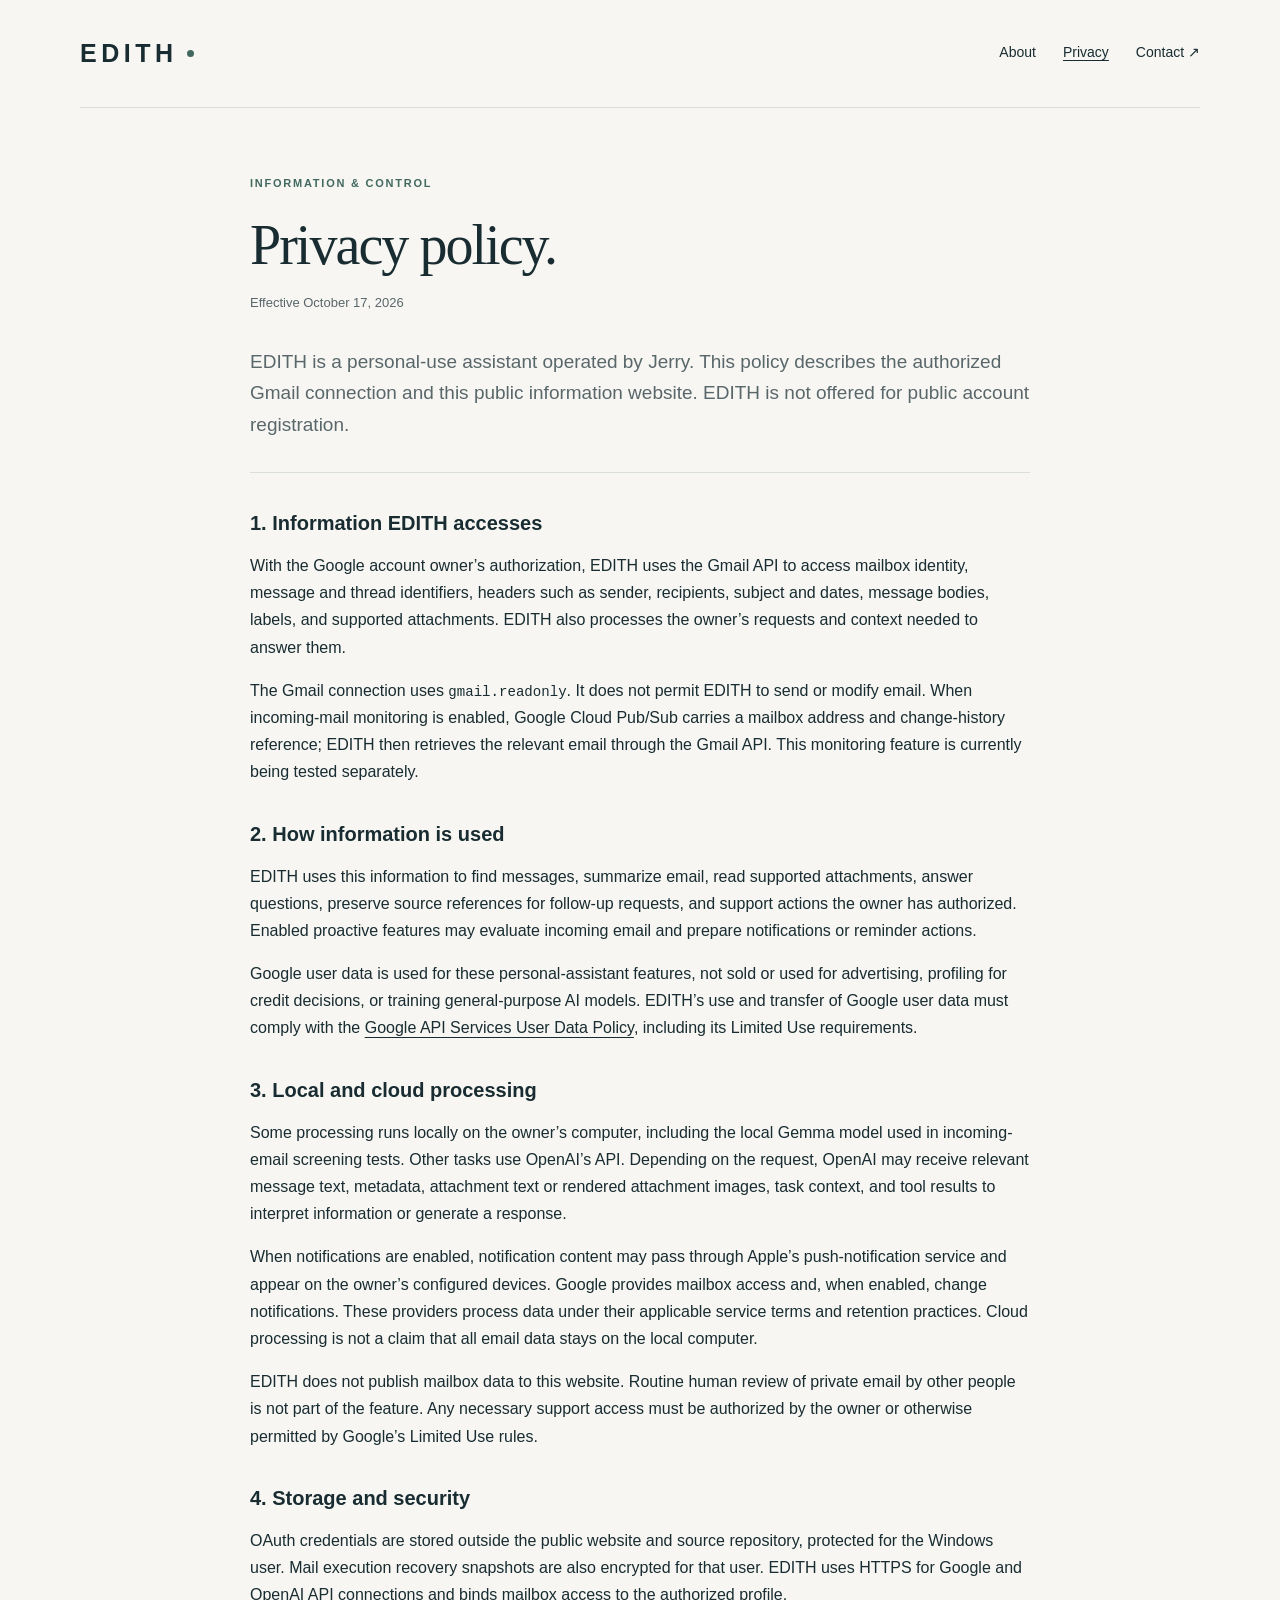
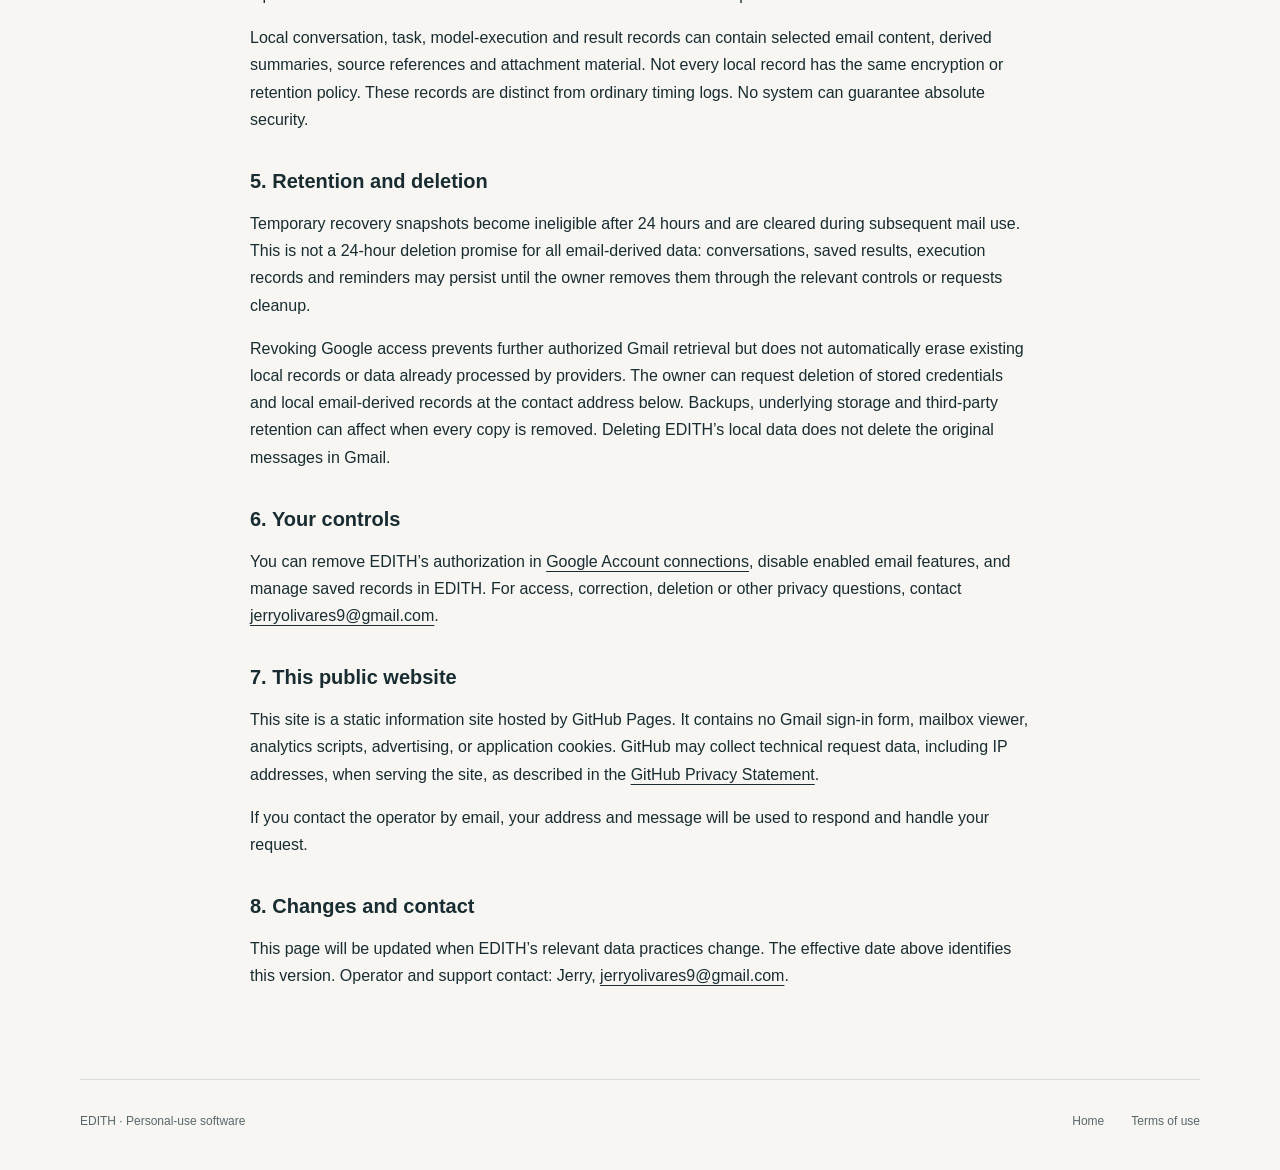
==== privacy.html @ 6dea8380 "Publish EDITH information and privacy pages" ====
<!doctype html>
<html lang="en">
<head>
  <meta charset="utf-8">
  <meta name="viewport" content="width=device-width, initial-scale=1">
  <meta name="description" content="How EDITH accesses, uses, shares, retains, and deletes information from its authorized Gmail connection.">
  <meta name="color-scheme" content="light">
  <title>Privacy policy — EDITH</title>
  <link rel="canonical" href="https://jerryolivares9.github.io/privacy.html">
  <link rel="stylesheet" href="styles.css">
</head>
<body>
  <a class="skip" href="#main">Skip to content</a>
  <header class="site-header wrap"><a class="wordmark" href="./" aria-label="EDITH home">EDITH<span class="brand-dot" aria-hidden="true"></span></a><nav aria-label="Main navigation"><a href="./">About</a><a href="privacy.html" aria-current="page">Privacy</a><a href="mailto:jerryolivares9@gmail.com">Contact <span aria-hidden="true">↗</span></a></nav></header>
  <main id="main" class="document wrap">
    <p class="eyebrow">Information &amp; control</p>
    <h1>Privacy policy.</h1>
    <p class="updated">Effective October 17, 2026</p>
    <p class="document-lead">EDITH is a personal-use assistant operated by Jerry. This policy describes the authorized Gmail connection and this public information website. EDITH is not offered for public account registration.</p>

    <section aria-labelledby="collection"><h2 id="collection">1. Information EDITH accesses</h2>
      <p>With the Google account owner’s authorization, EDITH uses the Gmail API to access mailbox identity, message and thread identifiers, headers such as sender, recipients, subject and dates, message bodies, labels, and supported attachments. EDITH also processes the owner’s requests and context needed to answer them.</p>
      <p>The Gmail connection uses <code>gmail.readonly</code>. It does not permit EDITH to send or modify email. When incoming-mail monitoring is enabled, Google Cloud Pub/Sub carries a mailbox address and change-history reference; EDITH then retrieves the relevant email through the Gmail API. This monitoring feature is currently being tested separately.</p>
    </section>

    <section aria-labelledby="purpose"><h2 id="purpose">2. How information is used</h2>
      <p>EDITH uses this information to find messages, summarize email, read supported attachments, answer questions, preserve source references for follow-up requests, and support actions the owner has authorized. Enabled proactive features may evaluate incoming email and prepare notifications or reminder actions.</p>
      <p>Google user data is used for these personal-assistant features, not sold or used for advertising, profiling for credit decisions, or training general-purpose AI models. EDITH’s use and transfer of Google user data must comply with the <a href="https://developers.google.com/terms/api-services-user-data-policy">Google API Services User Data Policy</a>, including its Limited Use requirements.</p>
    </section>

    <section aria-labelledby="processing"><h2 id="processing">3. Local and cloud processing</h2>
      <p>Some processing runs locally on the owner’s computer, including the local Gemma model used in incoming-email screening tests. Other tasks use OpenAI’s API. Depending on the request, OpenAI may receive relevant message text, metadata, attachment text or rendered attachment images, task context, and tool results to interpret information or generate a response.</p>
      <p>When notifications are enabled, notification content may pass through Apple’s push-notification service and appear on the owner’s configured devices. Google provides mailbox access and, when enabled, change notifications. These providers process data under their applicable service terms and retention practices. Cloud processing is not a claim that all email data stays on the local computer.</p>
      <p>EDITH does not publish mailbox data to this website. Routine human review of private email by other people is not part of the feature. Any necessary support access must be authorized by the owner or otherwise permitted by Google’s Limited Use rules.</p>
    </section>

    <section aria-labelledby="storage"><h2 id="storage">4. Storage and security</h2>
      <p>OAuth credentials are stored outside the public website and source repository, protected for the Windows user. Mail execution recovery snapshots are also encrypted for that user. EDITH uses HTTPS for Google and OpenAI API connections and binds mailbox access to the authorized profile.</p>
      <p>Local conversation, task, model-execution and result records can contain selected email content, derived summaries, source references and attachment material. Not every local record has the same encryption or retention policy. These records are distinct from ordinary timing logs. No system can guarantee absolute security.</p>
    </section>

    <section aria-labelledby="retention"><h2 id="retention">5. Retention and deletion</h2>
      <p>Temporary recovery snapshots become ineligible after 24 hours and are cleared during subsequent mail use. This is not a 24-hour deletion promise for all email-derived data: conversations, saved results, execution records and reminders may persist until the owner removes them through the relevant controls or requests cleanup.</p>
      <p>Revoking Google access prevents further authorized Gmail retrieval but does not automatically erase existing local records or data already processed by providers. The owner can request deletion of stored credentials and local email-derived records at the contact address below. Backups, underlying storage and third-party retention can affect when every copy is removed. Deleting EDITH’s local data does not delete the original messages in Gmail.</p>
    </section>

    <section aria-labelledby="controls"><h2 id="controls">6. Your controls</h2>
      <p>You can remove EDITH’s authorization in <a href="https://myaccount.google.com/connections">Google Account connections</a>, disable enabled email features, and manage saved records in EDITH. For access, correction, deletion or other privacy questions, contact <a href="mailto:jerryolivares9@gmail.com">jerryolivares9@gmail.com</a>.</p>
    </section>

    <section aria-labelledby="website"><h2 id="website">7. This public website</h2>
      <p>This site is a static information site hosted by GitHub Pages. It contains no Gmail sign-in form, mailbox viewer, analytics scripts, advertising, or application cookies. GitHub may collect technical request data, including IP addresses, when serving the site, as described in the <a href="https://docs.github.com/en/site-policy/privacy-policies/github-general-privacy-statement">GitHub Privacy Statement</a>.</p>
      <p>If you contact the operator by email, your address and message will be used to respond and handle your request.</p>
    </section>

    <section aria-labelledby="changes"><h2 id="changes">8. Changes and contact</h2>
      <p>This page will be updated when EDITH’s relevant data practices change. The effective date above identifies this version. Operator and support contact: Jerry, <a href="mailto:jerryolivares9@gmail.com">jerryolivares9@gmail.com</a>.</p>
    </section>
  </main>
  <footer class="site-footer wrap"><p>EDITH · Personal-use software</p><nav aria-label="Footer"><a href="./">Home</a><a href="terms.html">Terms of use</a></nav></footer>
</body>
</html>
---- styles.css ----
:root{color-scheme:light;--paper:#f7f6f2;--ink:#182c31;--muted:#59676a;--line:#d9ded9;--accent:#416960;--wash:#e8ede6}
*{box-sizing:border-box}
html{scroll-behavior:smooth}
body{margin:0;background:var(--paper);color:var(--ink);font:16px/1.7 -apple-system,BlinkMacSystemFont,"Segoe UI",sans-serif;-webkit-font-smoothing:antialiased}
a{color:inherit;text-underline-offset:.24em;text-decoration-thickness:1px}
a:hover{color:var(--accent)}
a:focus-visible{outline:3px solid var(--accent);outline-offset:5px;border-radius:2px}
.wrap{width:min(1120px,calc(100% - 96px));margin-inline:auto}
.site-header{display:flex;align-items:center;justify-content:space-between;padding:32px 0;border-bottom:1px solid var(--line);gap:24px}
.wordmark{display:inline-flex;align-items:center;gap:8px;text-decoration:none;font-size:25px;font-weight:650;letter-spacing:.18em}
.brand-dot{width:7px;height:7px;background:var(--accent);border-radius:50%;margin-left:1px}
nav{display:flex;gap:27px;align-items:center;flex-wrap:wrap;font-size:14px}
nav a{text-decoration:none;padding-block:7px}
nav a[aria-current=page]{text-decoration:underline}
.hero{padding:90px 0 88px;max-width:890px}
.eyebrow{margin:0 0 22px;color:var(--accent);font-size:11px;font-weight:650;text-transform:uppercase;letter-spacing:.16em}
h1,h2,h3,p{margin-top:0}
h1{font-family:Georgia,"Times New Roman",serif;font-weight:400;font-size:clamp(42px,5.1vw,66px);line-height:1.12;letter-spacing:-.035em;margin-bottom:28px;text-wrap:balance}
.lead{max-width:650px;font-size:21px;line-height:1.6;color:var(--muted);margin-bottom:22px}
.hero-note{max-width:590px;font-size:14px;color:var(--muted);margin-bottom:30px}
.button{display:inline-flex;align-items:center;gap:28px;padding:13px 20px;border:1px solid var(--ink);border-radius:4px;text-decoration:none;font-size:14px;font-weight:550}
.button:hover{background:var(--ink);color:var(--paper)}
.section-grid{display:grid;grid-template-columns:1fr 1.4fr;gap:80px;border-top:1px solid var(--line);padding:64px 0}
h2{font-family:Georgia,"Times New Roman",serif;font-size:36px;line-height:1.18;font-weight:400;letter-spacing:-.025em;margin-bottom:22px}
.feature-list article{display:flex;gap:24px;padding:0 0 28px;margin-bottom:25px;border-bottom:1px solid var(--line)}
.feature-list article:last-child{padding-bottom:0;margin:0;border:0}
.number{font-size:12px;color:var(--accent);padding-top:5px;font-variant-numeric:tabular-nums}
h3{font-size:18px;line-height:1.5;font-weight:550;margin-bottom:9px}
.feature-list p{font-size:15px;color:var(--muted);margin-bottom:0}
.access-panel{background:var(--wash);padding:48px 55px;border-radius:5px;margin-bottom:65px}
.access-panel p{max-width:860px}
.access-panel p:last-child{margin:0}
code{font: .88em/1.5 ui-monospace,SFMono-Regular,Consolas,monospace;overflow-wrap:anywhere}
.contact-row{display:flex;justify-content:space-between;align-items:center;gap:32px;padding:0 0 70px}
.contact-row .eyebrow{margin-bottom:12px}
.contact-row h2{margin:0;font-size:30px}
.contact-link{font-size:17px;overflow-wrap:anywhere}
.site-footer{display:flex;justify-content:space-between;align-items:center;border-top:1px solid var(--line);padding:24px 0 32px;gap:20px;color:var(--muted);font-size:12px}
.site-footer p{margin:0}
.site-footer nav{font-size:12px}
.document{max-width:780px;padding:66px 0 55px}
.document h1{font-size:56px;margin-bottom:15px}
.updated{font-size:13px;color:var(--muted);margin-bottom:32px}
.document-lead{font-size:19px;line-height:1.65;color:var(--muted);padding-bottom:32px;border-bottom:1px solid var(--line);margin-bottom:36px}
.document section{margin-bottom:34px}
.document section h2{font:600 20px/1.4 -apple-system,BlinkMacSystemFont,"Segoe UI",sans-serif;letter-spacing:0;margin-bottom:15px}
.document p{overflow-wrap:anywhere}
.skip{position:absolute;top:-100px;left:16px;background:var(--ink);color:white;padding:12px 20px;z-index:2}
.skip:focus{top:12px}
@media(max-width:760px){.wrap{width:calc(100% - 40px)}.site-header{padding:23px 0}.wordmark{font-size:21px}nav{gap:17px;font-size:13px}.hero{padding:55px 0}.lead{font-size:18px}.section-grid{grid-template-columns:1fr;gap:26px;padding:40px 0}.section-grid h2 br{display:none}h2{font-size:32px}.access-panel{padding:30px 24px;margin-bottom:40px}.contact-row{flex-direction:column;align-items:flex-start;gap:18px;padding-bottom:40px}.site-footer{align-items:flex-start;flex-direction:column;gap:8px}.document{padding:45px 0}.document h1{font-size:43px}.document-lead{font-size:18px}.button{gap:17px;font-size:13px;padding:12px 14px}.contact-link{font-size:16px}}
@media(max-width:380px){.site-header{align-items:flex-start;gap:16px;flex-direction:column}.hero h1{font-size:39px}.button{display:flex;justify-content:space-between}.feature-list article{gap:16px}}
@media(prefers-reduced-motion:reduce){html{scroll-behavior:auto}}
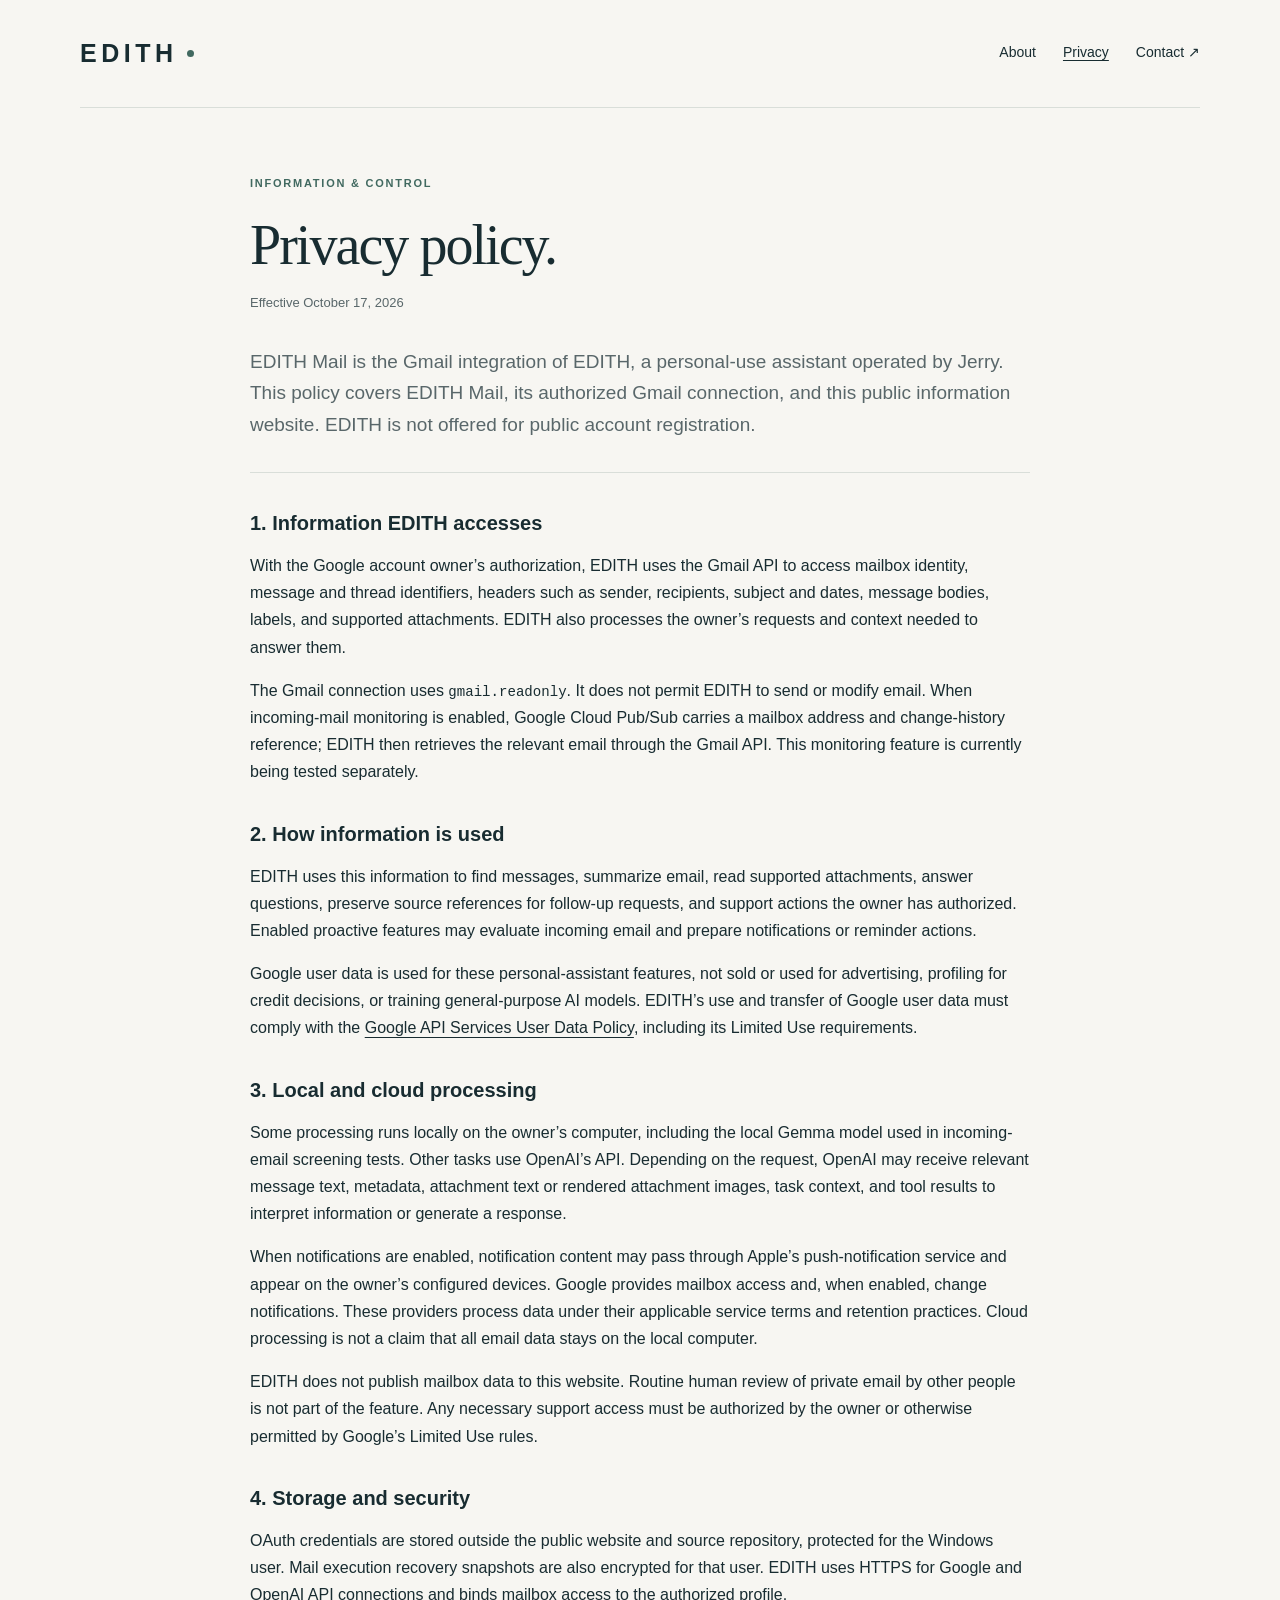
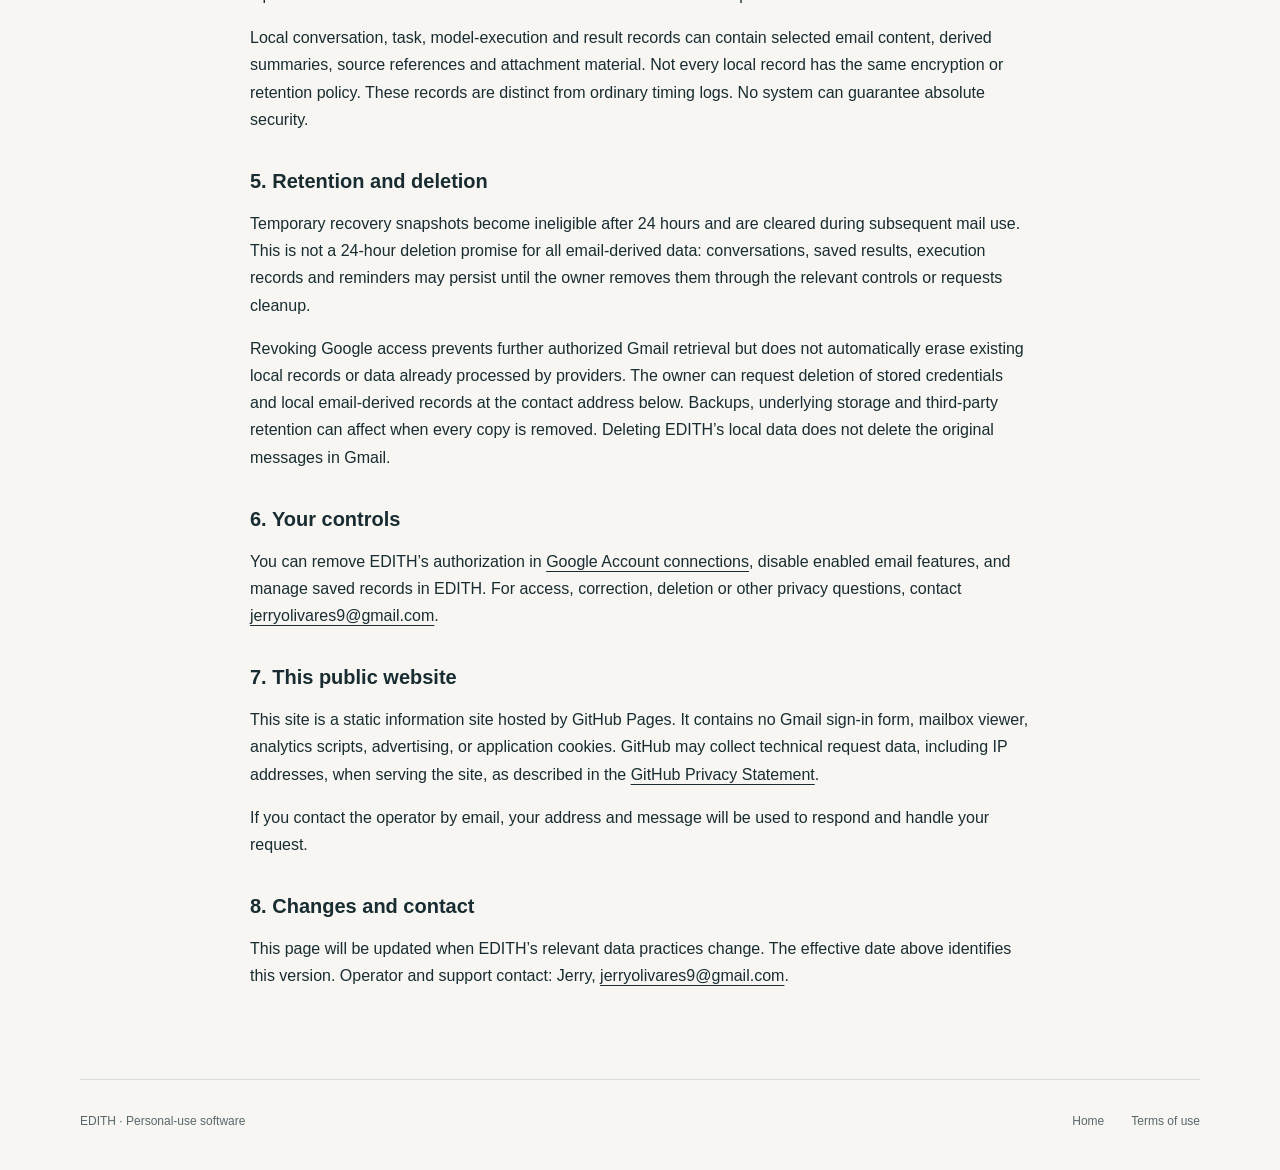
==== commit 23422b4e: "Align public pages with EDITH Mail OAuth app name" ====
--- a/privacy.html
+++ b/privacy.html
@@ -5,7 +5,7 @@
   <meta name="viewport" content="width=device-width, initial-scale=1">
   <meta name="description" content="How EDITH accesses, uses, shares, retains, and deletes information from its authorized Gmail connection.">
   <meta name="color-scheme" content="light">
-  <title>Privacy policy — EDITH</title>
+  <title>Privacy policy — EDITH Mail</title>
   <link rel="canonical" href="https://jerryolivares9.github.io/privacy.html">
   <link rel="stylesheet" href="styles.css">
 </head>
@@ -16,7 +16,7 @@
     <p class="eyebrow">Information &amp; control</p>
     <h1>Privacy policy.</h1>
     <p class="updated">Effective October 17, 2026</p>
-    <p class="document-lead">EDITH is a personal-use assistant operated by Jerry. This policy describes the authorized Gmail connection and this public information website. EDITH is not offered for public account registration.</p>
+    <p class="document-lead">EDITH Mail is the Gmail integration of EDITH, a personal-use assistant operated by Jerry. This policy covers EDITH Mail, its authorized Gmail connection, and this public information website. EDITH is not offered for public account registration.</p>
 
     <section aria-labelledby="collection"><h2 id="collection">1. Information EDITH accesses</h2>
       <p>With the Google account owner’s authorization, EDITH uses the Gmail API to access mailbox identity, message and thread identifiers, headers such as sender, recipients, subject and dates, message bodies, labels, and supported attachments. EDITH also processes the owner’s requests and context needed to answer them.</p>
